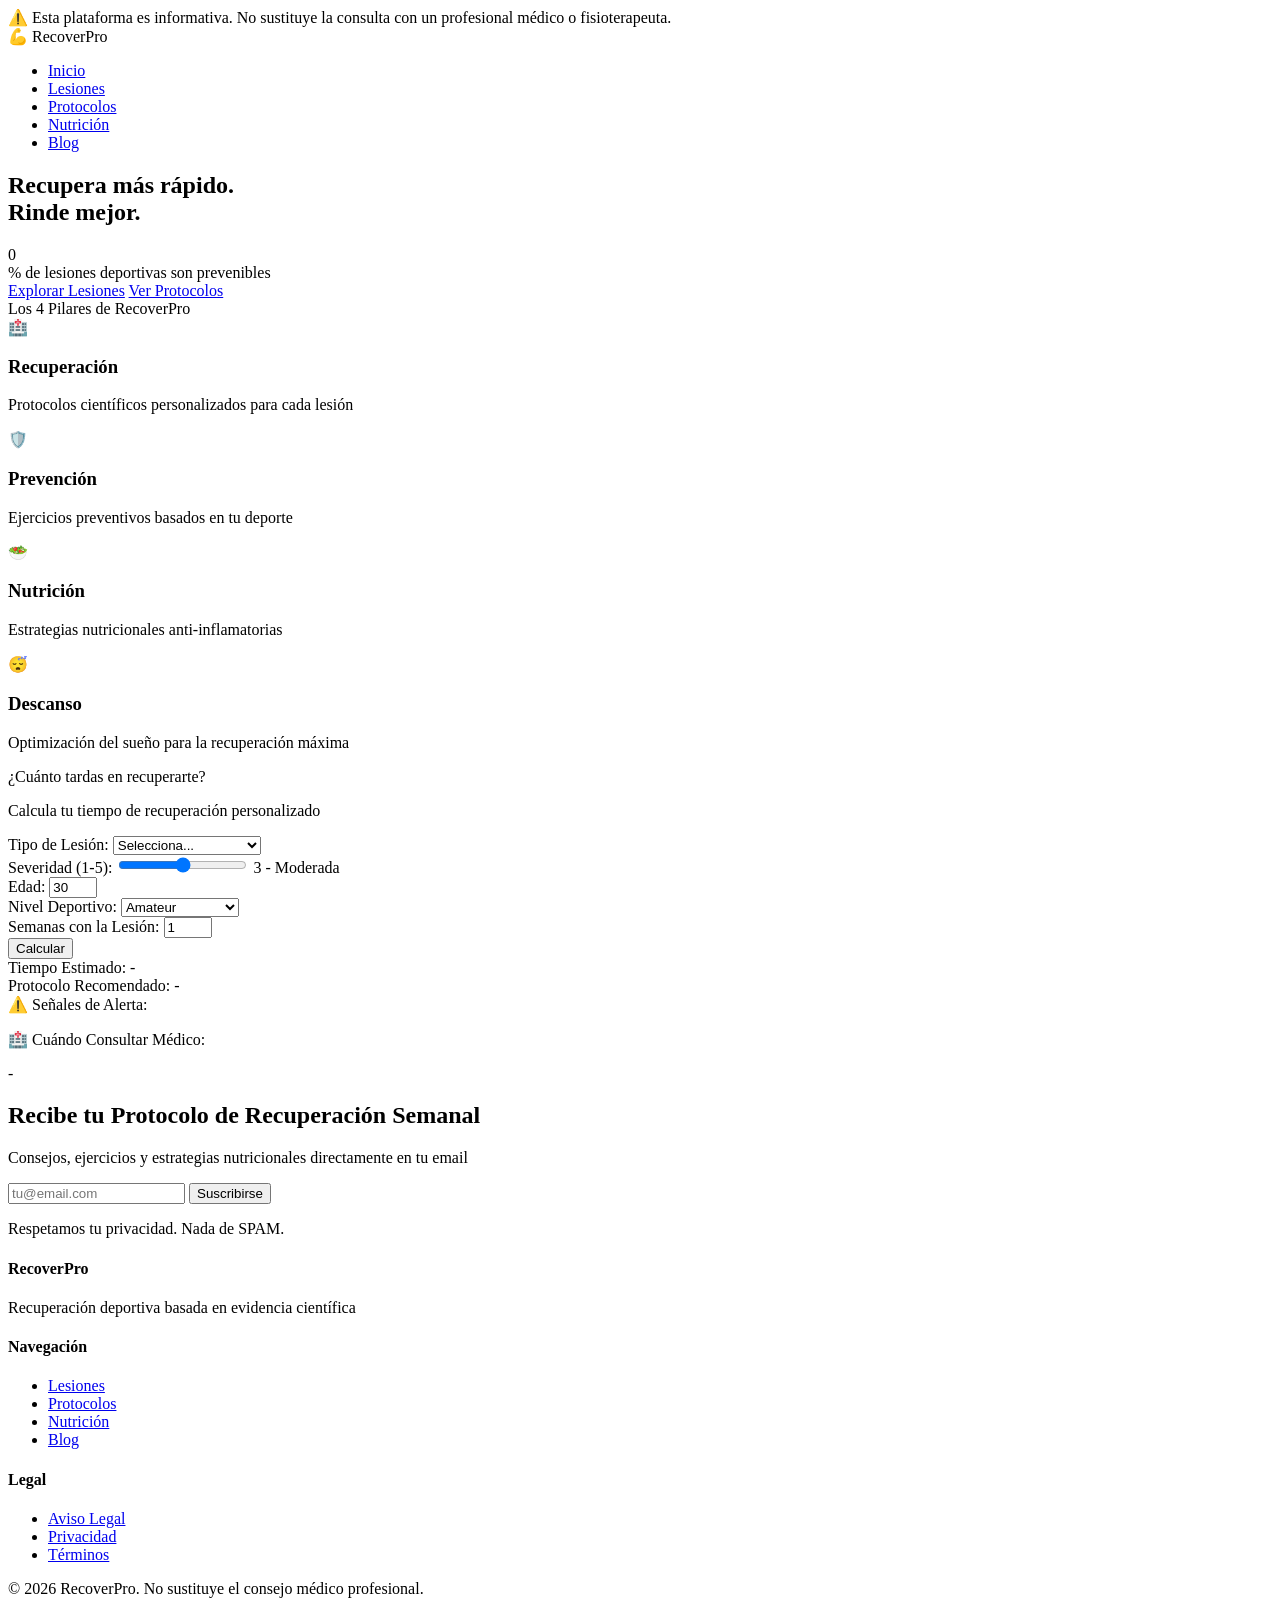
==== index.html @ be3bdc6e "feat: Create complete RecoverPro website with all pages and functionality" ====
<!DOCTYPE html>
<html lang="es">
<head>
    <meta charset="UTF-8">
    <meta name="viewport" content="width=device-width, initial-scale=1.0">
    <title>RecoverPro - Recuperación Deportiva Premium</title>
    <meta name="description" content="Plataforma de recuperación deportiva, prevención de lesiones y bienestar activo para deportistas españoles.">
    <link href="https://fonts.googleapis.com/css2?family=Plus+Jakarta+Sans:wght@800&family=Nunito:wght@400;600&family=Bebas+Neue&display=swap" rel="stylesheet">
    <link rel="stylesheet" href="styles.css">
</head>
<body>
    <div class="legal-banner">
        ⚠️ Esta plataforma es informativa. No sustituye la consulta con un profesional médico o fisioterapeuta.
    </div>

    <nav class="navbar">
        <div class="nav-container">
            <div class="logo">
                <span class="logo-icon">💪</span>
                <span class="logo-text">RecoverPro</span>
            </div>
            <ul class="nav-links">
                <li><a href="index.html" class="active">Inicio</a></li>
                <li><a href="lesiones.html">Lesiones</a></li>
                <li><a href="protocolos.html">Protocolos</a></li>
                <li><a href="nutricion.html">Nutrición</a></li>
                <li><a href="blog.html">Blog</a></li>
            </ul>
        </div>
    </nav>

    <section class="hero">
        <div class="hero-gradient"></div>
        <div class="hero-content">
            <h1 class="hero-title">Recupera más rápido.<br>Rinde mejor.</h1>
            <div class="hero-stat">
                <div class="stat-number" data-target="67">0</div>
                <div class="stat-text">% de lesiones deportivas son prevenibles</div>
            </div>
            <div class="hero-ctas">
                <a href="lesiones.html" class="btn btn-primary">Explorar Lesiones</a>
                <a href="protocolos.html" class="btn btn-secondary">Ver Protocolos</a>
            </div>
        </div>
    </section>

    <section class="pillars">
        <div class="section-title">Los 4 Pilares de RecoverPro</div>
        <div class="pillars-grid">
            <div class="pillar-card">
                <div class="pillar-icon">🏥</div>
                <h3>Recuperación</h3>
                <p>Protocolos científicos personalizados para cada lesión</p>
            </div>
            <div class="pillar-card">
                <div class="pillar-icon">🛡️</div>
                <h3>Prevención</h3>
                <p>Ejercicios preventivos basados en tu deporte</p>
            </div>
            <div class="pillar-card">
                <div class="pillar-icon">🥗</div>
                <h3>Nutrición</h3>
                <p>Estrategias nutricionales anti-inflamatorias</p>
            </div>
            <div class="pillar-card">
                <div class="pillar-icon">😴</div>
                <h3>Descanso</h3>
                <p>Optimización del sueño para la recuperación máxima</p>
            </div>
        </div>
    </section>

    <section class="calculator">
        <div class="section-title">¿Cuánto tardas en recuperarte?</div>
        <p class="section-subtitle">Calcula tu tiempo de recuperación personalizado</p>
        <div class="calculator-container">
            <div class="calc-inputs">
                <div class="calc-group">
                    <label for="injury-type">Tipo de Lesión:</label>
                    <select id="injury-type">
                        <option value="">Selecciona...</option>
                        <option value="agujetas">Agujetas</option>
                        <option value="esguince-tobillo">Esguince de Tobillo</option>
                        <option value="rodilla-corredor">Rodilla del Corredor</option>
                        <option value="contractura-lumbar">Contractura Lumbar</option>
                        <option value="tendinitis-hombro">Tendinitis de Hombro</option>
                        <option value="fascitis-plantar">Fascitis Plantar</option>
                    </select>
                </div>
                <div class="calc-group">
                    <label for="severity">Severidad (1-5):</label>
                    <input type="range" id="severity" min="1" max="5" value="3">
                    <span id="severity-label">3 - Moderada</span>
                </div>
                <div class="calc-group">
                    <label for="age">Edad:</label>
                    <input type="number" id="age" min="16" max="80" value="30">
                </div>
                <div class="calc-group">
                    <label for="level">Nivel Deportivo:</label>
                    <select id="level">
                        <option value="amateur">Amateur</option>
                        <option value="semipro">Semiprofesional</option>
                        <option value="pro">Profesional</option>
                    </select>
                </div>
                <div class="calc-group">
                    <label for="weeks">Semanas con la Lesión:</label>
                    <input type="number" id="weeks" min="0" max="52" value="1">
                </div>
                <button class="btn btn-primary" onclick="calculateRecovery()">Calcular</button>
            </div>
            <div id="calc-result" class="calc-result hidden">
                <div class="result-card">
                    <div class="result-time">
                        <span class="result-label">Tiempo Estimado:</span>
                        <span id="result-weeks" class="result-value">-</span>
                    </div>
                    <div class="result-protocol">
                        <span class="result-label">Protocolo Recomendado:</span>
                        <span id="result-protocol" class="result-value">-</span>
                    </div>
                    <div class="result-alerts">
                        <span class="result-label">⚠️ Señales de Alerta:</span>
                        <ul id="result-alerts-list"></ul>
                    </div>
                    <div class="result-doctor">
                        <span class="result-label">🏥 Cuándo Consultar Médico:</span>
                        <p id="result-doctor-text">-</p>
                    </div>
                </div>
            </div>
        </div>
    </section>

    <section class="newsletter">
        <div class="newsletter-content">
            <h2>Recibe tu Protocolo de Recuperación Semanal</h2>
            <p>Consejos, ejercicios y estrategias nutricionales directamente en tu email</p>
            <form class="newsletter-form" onsubmit="subscribeNewsletter(event)">
                <input type="email" placeholder="tu@email.com" required>
                <button type="submit" class="btn btn-primary">Suscribirse</button>
            </form>
            <p class="newsletter-privacy">Respetamos tu privacidad. Nada de SPAM.</p>
        </div>
    </section>

    <footer class="footer">
        <div class="footer-content">
            <div class="footer-section">
                <h4>RecoverPro</h4>
                <p>Recuperación deportiva basada en evidencia científica</p>
            </div>
            <div class="footer-section">
                <h4>Navegación</h4>
                <ul>
                    <li><a href="lesiones.html">Lesiones</a></li>
                    <li><a href="protocolos.html">Protocolos</a></li>
                    <li><a href="nutricion.html">Nutrición</a></li>
                    <li><a href="blog.html">Blog</a></li>
                </ul>
            </div>
            <div class="footer-section">
                <h4>Legal</h4>
                <ul>
                    <li><a href="#aviso">Aviso Legal</a></li>
                    <li><a href="#privacidad">Privacidad</a></li>
                    <li><a href="#terminos">Términos</a></li>
                </ul>
            </div>
        </div>
        <div class="footer-bottom">
            <p>&copy; 2026 RecoverPro. No sustituye el consejo médico profesional.</p>
        </div>
    </footer>

    <script src="app.js"></script>
</body>
</html>
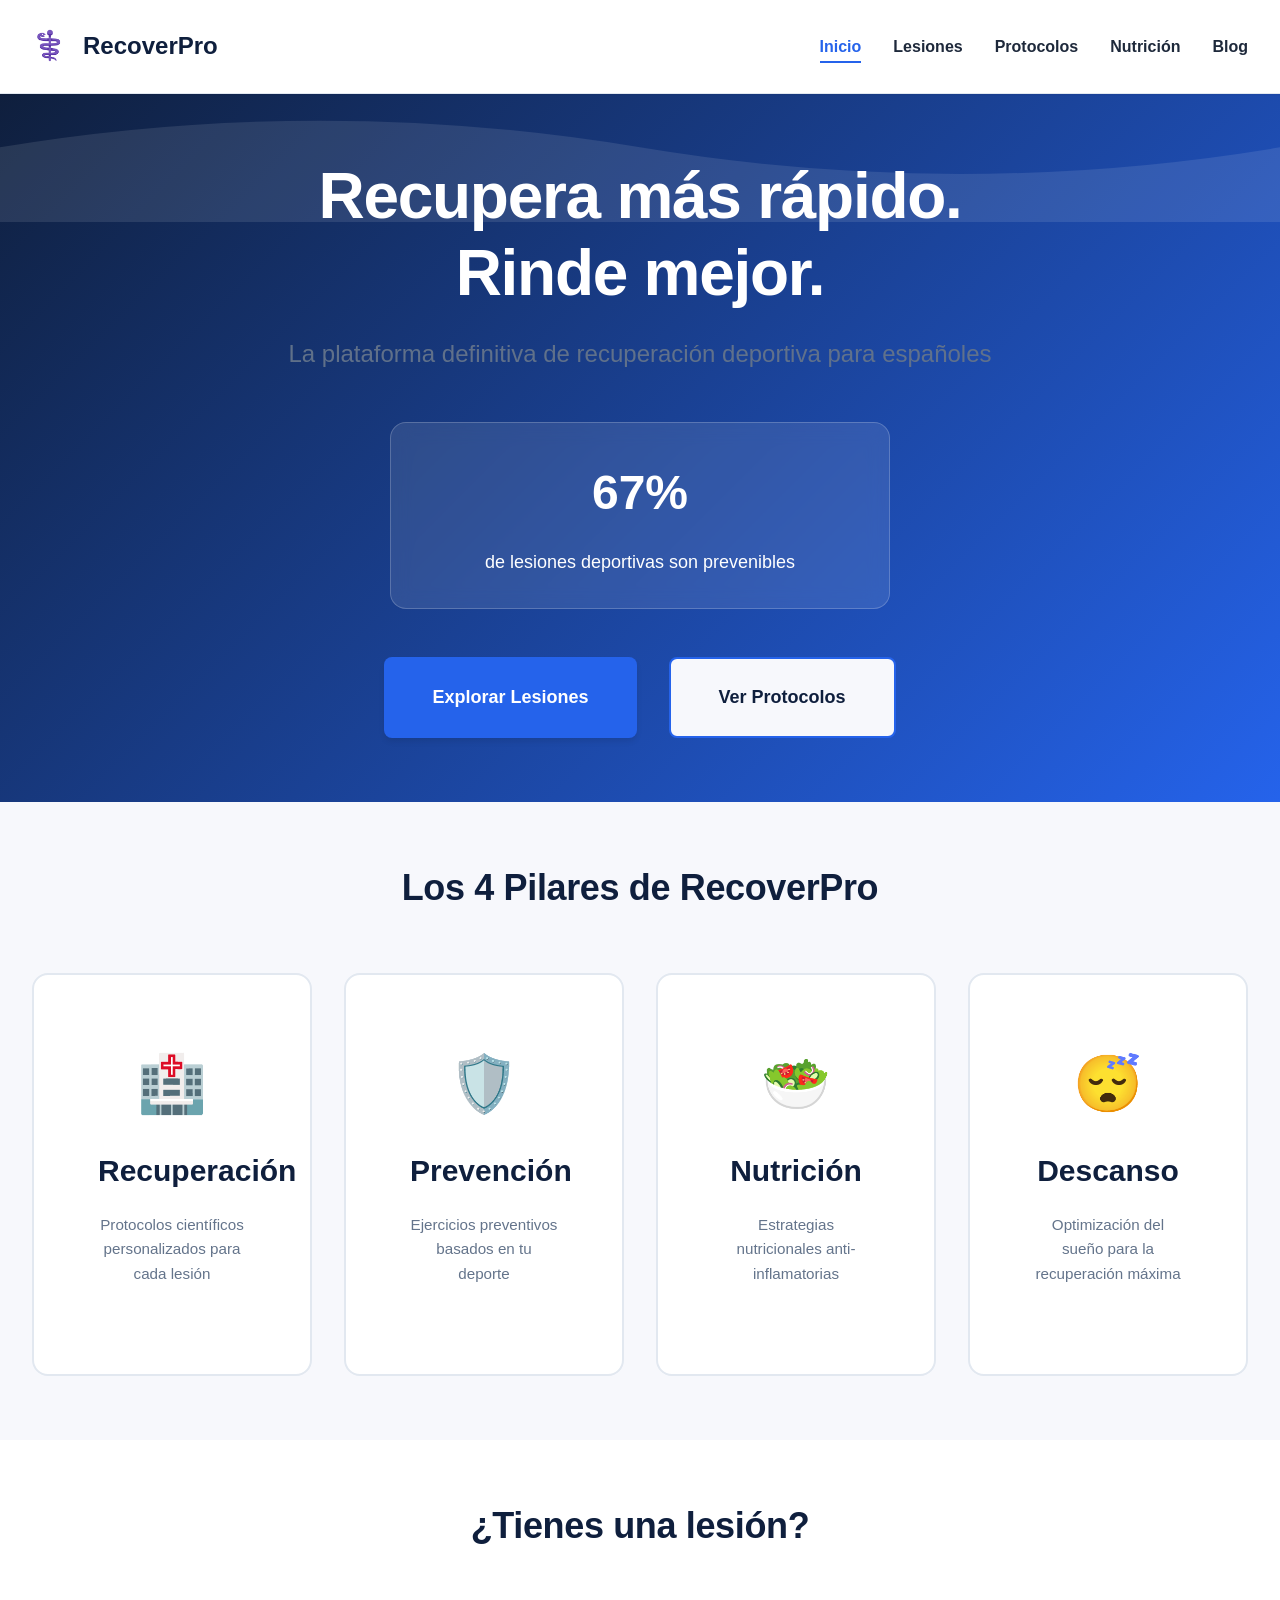
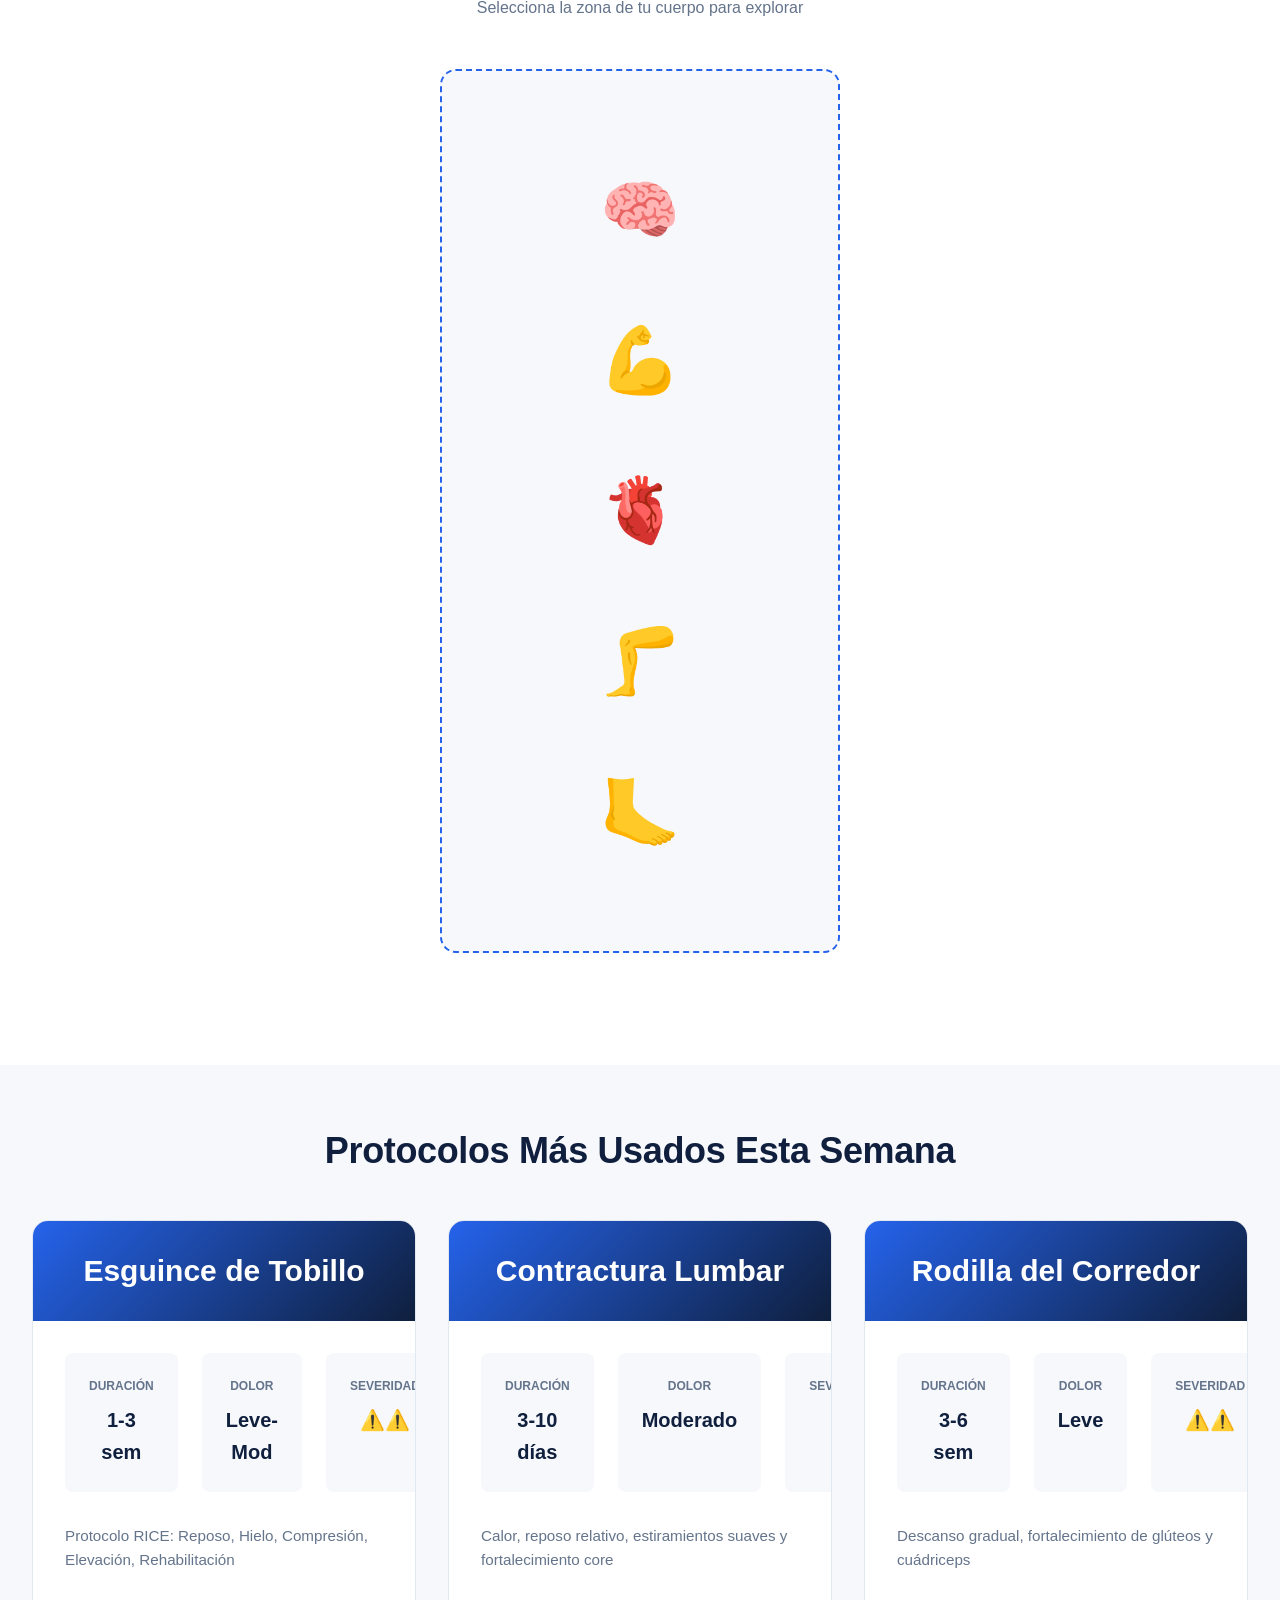
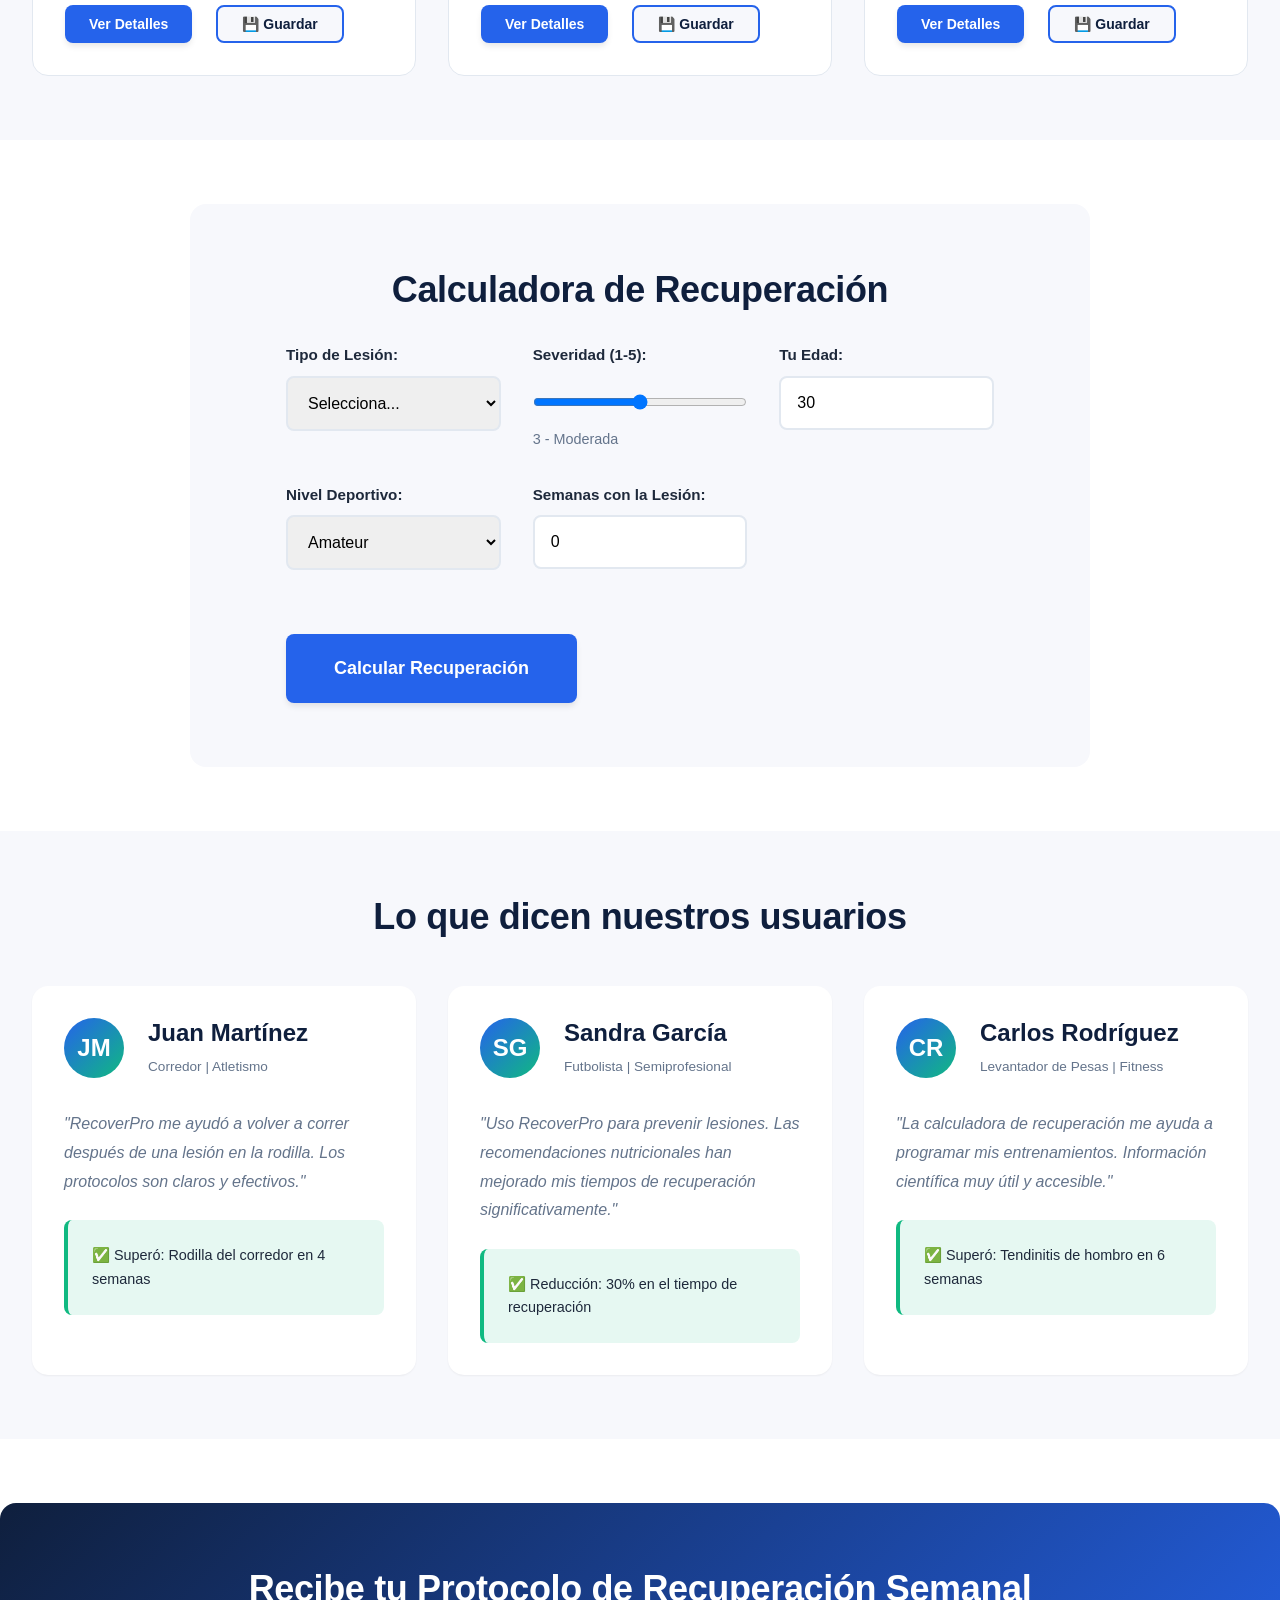
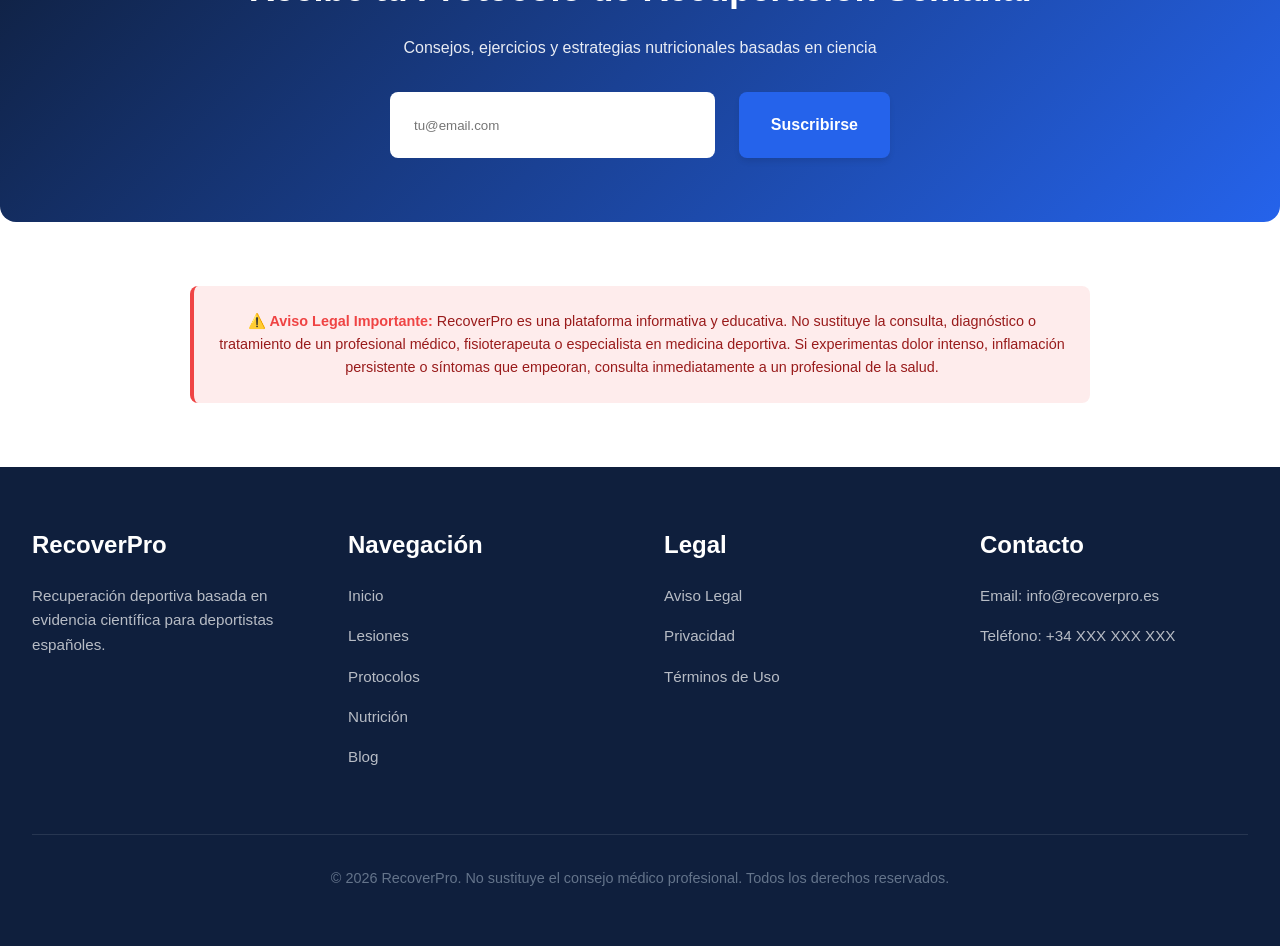
==== commit 33777d8c: "Full integration: CSS, JS, and updated HTML files with complete styling and functionality" ====
--- a/index.html
+++ b/index.html
@@ -6,174 +6,305 @@
     <title>RecoverPro - Recuperación Deportiva Premium</title>
     <meta name="description" content="Plataforma de recuperación deportiva, prevención de lesiones y bienestar activo para deportistas españoles.">
     <link href="https://fonts.googleapis.com/css2?family=Plus+Jakarta+Sans:wght@800&family=Nunito:wght@400;600&family=Bebas+Neue&display=swap" rel="stylesheet">
-    <link rel="stylesheet" href="styles.css">
+    <link rel="stylesheet" href="css/styles.css">
 </head>
 <body>
-    <div class="legal-banner">
-        ⚠️ Esta plataforma es informativa. No sustituye la consulta con un profesional médico o fisioterapeuta.
-    </div>
-
-    <nav class="navbar">
-        <div class="nav-container">
-            <div class="logo">
-                <span class="logo-icon">💪</span>
-                <span class="logo-text">RecoverPro</span>
-            </div>
-            <ul class="nav-links">
-                <li><a href="index.html" class="active">Inicio</a></li>
-                <li><a href="lesiones.html">Lesiones</a></li>
-                <li><a href="protocolos.html">Protocolos</a></li>
-                <li><a href="nutricion.html">Nutrición</a></li>
-                <li><a href="blog.html">Blog</a></li>
-            </ul>
-        </div>
-    </nav>
-
-    <section class="hero">
-        <div class="hero-gradient"></div>
-        <div class="hero-content">
-            <h1 class="hero-title">Recupera más rápido.<br>Rinde mejor.</h1>
-            <div class="hero-stat">
-                <div class="stat-number" data-target="67">0</div>
-                <div class="stat-text">% de lesiones deportivas son prevenibles</div>
-            </div>
-            <div class="hero-ctas">
-                <a href="lesiones.html" class="btn btn-primary">Explorar Lesiones</a>
-                <a href="protocolos.html" class="btn btn-secondary">Ver Protocolos</a>
-            </div>
-        </div>
-    </section>
-
-    <section class="pillars">
-        <div class="section-title">Los 4 Pilares de RecoverPro</div>
-        <div class="pillars-grid">
-            <div class="pillar-card">
-                <div class="pillar-icon">🏥</div>
-                <h3>Recuperación</h3>
-                <p>Protocolos científicos personalizados para cada lesión</p>
-            </div>
-            <div class="pillar-card">
-                <div class="pillar-icon">🛡️</div>
-                <h3>Prevención</h3>
-                <p>Ejercicios preventivos basados en tu deporte</p>
-            </div>
-            <div class="pillar-card">
-                <div class="pillar-icon">🥗</div>
-                <h3>Nutrición</h3>
-                <p>Estrategias nutricionales anti-inflamatorias</p>
-            </div>
-            <div class="pillar-card">
-                <div class="pillar-icon">😴</div>
-                <h3>Descanso</h3>
-                <p>Optimización del sueño para la recuperación máxima</p>
-            </div>
-        </div>
-    </section>
-
-    <section class="calculator">
-        <div class="section-title">¿Cuánto tardas en recuperarte?</div>
-        <p class="section-subtitle">Calcula tu tiempo de recuperación personalizado</p>
-        <div class="calculator-container">
-            <div class="calc-inputs">
-                <div class="calc-group">
-                    <label for="injury-type">Tipo de Lesión:</label>
-                    <select id="injury-type">
-                        <option value="">Selecciona...</option>
-                        <option value="agujetas">Agujetas</option>
-                        <option value="esguince-tobillo">Esguince de Tobillo</option>
-                        <option value="rodilla-corredor">Rodilla del Corredor</option>
-                        <option value="contractura-lumbar">Contractura Lumbar</option>
-                        <option value="tendinitis-hombro">Tendinitis de Hombro</option>
-                        <option value="fascitis-plantar">Fascitis Plantar</option>
-                    </select>
-                </div>
-                <div class="calc-group">
-                    <label for="severity">Severidad (1-5):</label>
-                    <input type="range" id="severity" min="1" max="5" value="3">
-                    <span id="severity-label">3 - Moderada</span>
-                </div>
-                <div class="calc-group">
-                    <label for="age">Edad:</label>
-                    <input type="number" id="age" min="16" max="80" value="30">
-                </div>
-                <div class="calc-group">
-                    <label for="level">Nivel Deportivo:</label>
-                    <select id="level">
-                        <option value="amateur">Amateur</option>
-                        <option value="semipro">Semiprofesional</option>
-                        <option value="pro">Profesional</option>
-                    </select>
-                </div>
-                <div class="calc-group">
-                    <label for="weeks">Semanas con la Lesión:</label>
-                    <input type="number" id="weeks" min="0" max="52" value="1">
-                </div>
-                <button class="btn btn-primary" onclick="calculateRecovery()">Calcular</button>
-            </div>
-            <div id="calc-result" class="calc-result hidden">
-                <div class="result-card">
-                    <div class="result-time">
-                        <span class="result-label">Tiempo Estimado:</span>
-                        <span id="result-weeks" class="result-value">-</span>
-                    </div>
-                    <div class="result-protocol">
-                        <span class="result-label">Protocolo Recomendado:</span>
-                        <span id="result-protocol" class="result-value">-</span>
-                    </div>
-                    <div class="result-alerts">
-                        <span class="result-label">⚠️ Señales de Alerta:</span>
-                        <ul id="result-alerts-list"></ul>
-                    </div>
-                    <div class="result-doctor">
-                        <span class="result-label">🏥 Cuándo Consultar Médico:</span>
-                        <p id="result-doctor-text">-</p>
-                    </div>
-                </div>
-            </div>
-        </div>
-    </section>
-
-    <section class="newsletter">
-        <div class="newsletter-content">
-            <h2>Recibe tu Protocolo de Recuperación Semanal</h2>
-            <p>Consejos, ejercicios y estrategias nutricionales directamente en tu email</p>
-            <form class="newsletter-form" onsubmit="subscribeNewsletter(event)">
-                <input type="email" placeholder="tu@email.com" required>
-                <button type="submit" class="btn btn-primary">Suscribirse</button>
-            </form>
-            <p class="newsletter-privacy">Respetamos tu privacidad. Nada de SPAM.</p>
-        </div>
-    </section>
-
-    <footer class="footer">
-        <div class="footer-content">
-            <div class="footer-section">
-                <h4>RecoverPro</h4>
-                <p>Recuperación deportiva basada en evidencia científica</p>
-            </div>
-            <div class="footer-section">
-                <h4>Navegación</h4>
-                <ul>
+    <header>
+        <div class="container">
+            <nav>
+                <div class="logo">RecoverPro</div>
+                <ul class="nav-links">
+                    <li><a href="index.html">Inicio</a></li>
                     <li><a href="lesiones.html">Lesiones</a></li>
                     <li><a href="protocolos.html">Protocolos</a></li>
                     <li><a href="nutricion.html">Nutrición</a></li>
                     <li><a href="blog.html">Blog</a></li>
                 </ul>
-            </div>
-            <div class="footer-section">
-                <h4>Legal</h4>
-                <ul>
-                    <li><a href="#aviso">Aviso Legal</a></li>
-                    <li><a href="#privacidad">Privacidad</a></li>
-                    <li><a href="#terminos">Términos</a></li>
-                </ul>
-            </div>
-        </div>
-        <div class="footer-bottom">
-            <p>&copy; 2026 RecoverPro. No sustituye el consejo médico profesional.</p>
+            </nav>
+        </div>
+    </header>
+
+    <section class="hero">
+        <div class="container hero-content">
+            <h1>Recupera más rápido.<br>Rinde mejor.</h1>
+            <p class="hero-subtitle">La plataforma definitiva de recuperación deportiva para españoles</p>
+            <div class="hero-stat">
+                <div class="hero-stat-number">67%</div>
+                <div class="hero-stat-text">de lesiones deportivas son prevenibles</div>
+            </div>
+            <div style="margin-top: var(--spacing-xl); display: flex; gap: var(--spacing-lg); justify-content: center; flex-wrap: wrap;">
+                <a href="lesiones.html" class="btn btn-primary btn-lg">Explorar Lesiones</a>
+                <a href="protocolos.html" class="btn btn-secondary btn-lg">Ver Protocolos</a>
+            </div>
+        </div>
+    </section>
+
+    <section class="pillars">
+        <div class="container">
+            <h2 style="text-align: center; color: var(--dark-blue); margin-bottom: var(--spacing-xl);">Los 4 Pilares de RecoverPro</h2>
+            <div class="pillars-grid">
+                <div class="pillar-card pillar-recovery">
+                    <div class="pillar-icon">🏥</div>
+                    <h3>Recuperación</h3>
+                    <p>Protocolos científicos personalizados para cada lesión</p>
+                </div>
+                <div class="pillar-card">
+                    <div class="pillar-icon">🛡️</div>
+                    <h3>Prevención</h3>
+                    <p>Ejercicios preventivos basados en tu deporte</p>
+                </div>
+                <div class="pillar-card">
+                    <div class="pillar-icon">🥗</div>
+                    <h3>Nutrición</h3>
+                    <p>Estrategias nutricionales anti-inflamatorias</p>
+                </div>
+                <div class="pillar-card">
+                    <div class="pillar-icon">😴</div>
+                    <h3>Descanso</h3>
+                    <p>Optimización del sueño para la recuperación máxima</p>
+                </div>
+            </div>
+        </div>
+    </section>
+
+    <section class="injury-selector" style="padding: var(--spacing-2xl) 0;">
+        <div class="container">
+            <h2 style="text-align: center; color: var(--dark-blue);">¿Tienes una lesión?</h2>
+            <p style="text-align: center; color: var(--text-secondary); margin-bottom: var(--spacing-xl);">Selecciona la zona de tu cuerpo para explorar</p>
+            <div class="body-svg-container" style="text-align: center;">
+                <p style="font-size: 4rem; margin: var(--spacing-lg);">
+                    <span data-part="head" class="body-part" style="cursor: pointer; display: inline-block; margin: var(--spacing-md);">🧠</span>
+                    <span data-part="shoulder" class="body-part" style="cursor: pointer; display: inline-block; margin: var(--spacing-md);">💪</span>
+                    <span data-part="back" class="body-part" style="cursor: pointer; display: inline-block; margin: var(--spacing-md);">🫀</span>
+                    <span data-part="knee" class="body-part" style="cursor: pointer; display: inline-block; margin: var(--spacing-md);">🦵</span>
+                    <span data-part="ankle" class="body-part" style="cursor: pointer; display: inline-block; margin: var(--spacing-md);">🦶</span>
+                </p>
+            </div>
+            <div class="injury-list" style="display: none; margin-top: var(--spacing-xl);"></div>
+        </div>
+    </section>
+
+    <section class="protocols-section" style="padding: var(--spacing-2xl) 0; background-color: var(--bg-surface);">
+        <div class="container">
+            <h2 style="text-align: center; color: var(--dark-blue); margin-bottom: var(--spacing-xl);">Protocolos Más Usados Esta Semana</h2>
+            <div class="protocols-grid">
+                <div class="protocol-card">
+                    <div class="protocol-header">
+                        <h3>Esguince de Tobillo</h3>
+                    </div>
+                    <div class="protocol-body">
+                        <div class="protocol-meta">
+                            <div class="protocol-meta-item">
+                                <div class="protocol-meta-label">Duración</div>
+                                <div class="protocol-meta-value">1-3 sem</div>
+                            </div>
+                            <div class="protocol-meta-item">
+                                <div class="protocol-meta-label">Dolor</div>
+                                <div class="protocol-meta-value">Leve-Mod</div>
+                            </div>
+                            <div class="protocol-meta-item">
+                                <div class="protocol-meta-label">Severidad</div>
+                                <div class="protocol-meta-value">⚠️⚠️</div>
+                            </div>
+                        </div>
+                        <p class="protocol-description">Protocolo RICE: Reposo, Hielo, Compresión, Elevación, Rehabilitación</p>
+                        <div class="protocol-cta">
+                            <a href="protocolos.html#esguince-tobillo" class="btn btn-primary btn-sm">Ver Detalles</a>
+                            <button onclick="saveProtocol.save('Esguince de Tobillo')" class="btn btn-secondary btn-sm">💾 Guardar</button>
+                        </div>
+                    </div>
+                </div>
+
+                <div class="protocol-card">
+                    <div class="protocol-header">
+                        <h3>Contractura Lumbar</h3>
+                    </div>
+                    <div class="protocol-body">
+                        <div class="protocol-meta">
+                            <div class="protocol-meta-item">
+                                <div class="protocol-meta-label">Duración</div>
+                                <div class="protocol-meta-value">3-10 días</div>
+                            </div>
+                            <div class="protocol-meta-item">
+                                <div class="protocol-meta-label">Dolor</div>
+                                <div class="protocol-meta-value">Moderado</div>
+                            </div>
+                            <div class="protocol-meta-item">
+                                <div class="protocol-meta-label">Severidad</div>
+                                <div class="protocol-meta-value">⚠️</div>
+                            </div>
+                        </div>
+                        <p class="protocol-description">Calor, reposo relativo, estiramientos suaves y fortalecimiento core</p>
+                        <div class="protocol-cta">
+                            <a href="protocolos.html#contractura-lumbar" class="btn btn-primary btn-sm">Ver Detalles</a>
+                            <button onclick="saveProtocol.save('Contractura Lumbar')" class="btn btn-secondary btn-sm">💾 Guardar</button>
+                        </div>
+                    </div>
+                </div>
+
+                <div class="protocol-card">
+                    <div class="protocol-header">
+                        <h3>Rodilla del Corredor</h3>
+                    </div>
+                    <div class="protocol-body">
+                        <div class="protocol-meta">
+                            <div class="protocol-meta-item">
+                                <div class="protocol-meta-label">Duración</div>
+                                <div class="protocol-meta-value">3-6 sem</div>
+                            </div>
+                            <div class="protocol-meta-item">
+                                <div class="protocol-meta-label">Dolor</div>
+                                <div class="protocol-meta-value">Leve</div>
+                            </div>
+                            <div class="protocol-meta-item">
+                                <div class="protocol-meta-label">Severidad</div>
+                                <div class="protocol-meta-value">⚠️⚠️</div>
+                            </div>
+                        </div>
+                        <p class="protocol-description">Descanso gradual, fortalecimiento de glúteos y cuádriceps</p>
+                        <div class="protocol-cta">
+                            <a href="protocolos.html" class="btn btn-primary btn-sm">Ver Detalles</a>
+                            <button onclick="saveProtocol.save('Rodilla del Corredor')" class="btn btn-secondary btn-sm">💾 Guardar</button>
+                        </div>
+                    </div>
+                </div>
+            </div>
+        </div>
+    </section>
+
+    <section class="calculator" style="margin: var(--spacing-2xl) auto; max-width: 900px;">
+        <div class="container">
+            <h2 style="color: var(--dark-blue); text-align: center; margin-bottom: var(--spacing-lg);">Calculadora de Recuperación</h2>
+            <form class="calculator-form">
+                <div class="form-group">
+                    <label for="injury-type">Tipo de Lesión:</label>
+                    <select id="injury-type" name="injury-type">
+                        <option value="">Selecciona...</option>
+                        <option value="tension">Agujetas/Tensión</option>
+                        <option value="sprain">Esguince</option>
+                        <option value="tendinitis">Tendinitis</option>
+                        <option value="fracture">Fractura</option>
+                        <option value="muscular">Lesión Muscular</option>
+                    </select>
+                </div>
+                <div class="form-group">
+                    <label for="severity">Severidad (1-5):</label>
+                    <input type="range" id="severity" name="severity" min="1" max="5" value="3" style="width: 100%;">
+                    <span id="severity-display" style="font-size: 0.9rem; color: var(--text-secondary);">3 - Moderada</span>
+                </div>
+                <div class="form-group">
+                    <label for="age">Tu Edad:</label>
+                    <input type="number" id="age" name="age" min="16" max="80" value="30">
+                </div>
+                <div class="form-group">
+                    <label for="level">Nivel Deportivo:</label>
+                    <select id="level" name="level">
+                        <option value="amateur">Amateur</option>
+                        <option value="semipro">Semiprofesional</option>
+                        <option value="pro">Profesional</option>
+                    </select>
+                </div>
+                <div class="form-group">
+                    <label for="weeks">Semanas con la Lesión:</label>
+                    <input type="number" id="weeks" name="weeks" min="0" max="52" value="0">
+                </div>
+            </form>
+            <button class="btn btn-primary btn-lg" style="margin-top: var(--spacing-lg);">Calcular Recuperación</button>
+            <div class="calculator-result"></div>
+        </div>
+    </section>
+
+    <section class="testimonials" style="padding: var(--spacing-2xl) 0;">
+        <div class="container">
+            <h2 style="text-align: center; color: var(--dark-blue); margin-bottom: var(--spacing-xl);">Lo que dicen nuestros usuarios</h2>
+            <div class="testimonials-grid">
+                <div class="testimonial-card">
+                    <div class="testimonial-header">
+                        <div class="testimonial-avatar">JM</div>
+                        <div class="testimonial-info">
+                            <h4>Juan Martínez</h4>
+                            <div class="testimonial-meta">Corredor | Atletismo</div>
+                        </div>
+                    </div>
+                    <p class="testimonial-text">"RecoverPro me ayudó a volver a correr después de una lesión en la rodilla. Los protocolos son claros y efectivos."</p>
+                    <div class="testimonial-achievement">✅ Superó: Rodilla del corredor en 4 semanas</div>
+                </div>
+
+                <div class="testimonial-card">
+                    <div class="testimonial-header">
+                        <div class="testimonial-avatar">SG</div>
+                        <div class="testimonial-info">
+                            <h4>Sandra García</h4>
+                            <div class="testimonial-meta">Futbolista | Semiprofesional</div>
+                        </div>
+                    </div>
+                    <p class="testimonial-text">"Uso RecoverPro para prevenir lesiones. Las recomendaciones nutricionales han mejorado mis tiempos de recuperación significativamente."</p>
+                    <div class="testimonial-achievement">✅ Reducción: 30% en el tiempo de recuperación</div>
+                </div>
+
+                <div class="testimonial-card">
+                    <div class="testimonial-header">
+                        <div class="testimonial-avatar">CR</div>
+                        <div class="testimonial-info">
+                            <h4>Carlos Rodríguez</h4>
+                            <div class="testimonial-meta">Levantador de Pesas | Fitness</div>
+                        </div>
+                    </div>
+                    <p class="testimonial-text">"La calculadora de recuperación me ayuda a programar mis entrenamientos. Información científica muy útil y accesible."</p>
+                    <div class="testimonial-achievement">✅ Superó: Tendinitis de hombro en 6 semanas</div>
+                </div>
+            </div>
+        </div>
+    </section>
+
+    <section class="newsletter">
+        <div class="container" style="text-align: center;">
+            <h2>Recibe tu Protocolo de Recuperación Semanal</h2>
+            <p style="color: rgba(255,255,255,0.9); margin-bottom: var(--spacing-lg);">Consejos, ejercicios y estrategias nutricionales basadas en ciencia</p>
+            <form class="newsletter-form" onsubmit="event.preventDefault(); new Newsletter().handleSubmit(event);">
+                <input type="email" placeholder="tu@email.com" required>
+                <button type="submit" class="btn btn-primary">Suscribirse</button>
+            </form>
+        </div>
+    </section>
+
+    <div class="legal-disclaimer" style="margin: var(--spacing-xl) auto; max-width: 900px; text-align: center;">
+        <strong>⚠️ Aviso Legal Importante:</strong> RecoverPro es una plataforma informativa y educativa. No sustituye la consulta, diagnóstico o tratamiento de un profesional médico, fisioterapeuta o especialista en medicina deportiva. Si experimentas dolor intenso, inflamación persistente o síntomas que empeoran, consulta inmediatamente a un profesional de la salud.
+    </div>
+
+    <footer>
+        <div class="container">
+            <div class="footer-grid">
+                <div class="footer-column">
+                    <h4>RecoverPro</h4>
+                    <p>Recuperación deportiva basada en evidencia científica para deportistas españoles.</p>
+                </div>
+                <div class="footer-column">
+                    <h4>Navegación</h4>
+                    <a href="index.html">Inicio</a>
+                    <a href="lesiones.html">Lesiones</a>
+                    <a href="protocolos.html">Protocolos</a>
+                    <a href="nutricion.html">Nutrición</a>
+                    <a href="blog.html">Blog</a>
+                </div>
+                <div class="footer-column">
+                    <h4>Legal</h4>
+                    <a href="#aviso">Aviso Legal</a>
+                    <a href="#privacidad">Privacidad</a>
+                    <a href="#terminos">Términos de Uso</a>
+                </div>
+                <div class="footer-column">
+                    <h4>Contacto</h4>
+                    <p>Email: info@recoverpro.es</p>
+                    <p>Teléfono: +34 XXX XXX XXX</p>
+                </div>
+            </div>
+            <div class="footer-bottom">
+                <p>&copy; 2026 RecoverPro. No sustituye el consejo médico profesional. Todos los derechos reservados.</p>
+            </div>
         </div>
     </footer>
 
-    <script src="app.js"></script>
+    <script src="js/main.js"></script>
 </body>
 </html>
--- a/css/styles.css
+++ b/css/styles.css
@@ -0,0 +1,1426 @@
+/* ============================================
+   RECOVERPRO - ESTILOS PRINCIPALES
+   ============================================ */
+
+:root {
+  /* Colores */
+  --bg-white: #FFFFFF;
+  --bg-surface: #F7F8FC;
+  --dark-blue: #0F1F3D;
+  --electric-blue: #2563EB;
+  --recovery-green: #10B981;
+  --alert-red: #EF4444;
+  --text-primary: #1E293B;
+  --text-secondary: #64748B;
+  --border-light: #E2E8F0;
+  
+  /* Typography */
+  --font-title: 'Plus Jakarta Sans', sans-serif;
+  --font-body: 'Nunito', sans-serif;
+  --font-data: 'Bebas Neue', sans-serif;
+  
+  /* Spacing */
+  --spacing-xs: 0.5rem;
+  --spacing-sm: 1rem;
+  --spacing-md: 1.5rem;
+  --spacing-lg: 2rem;
+  --spacing-xl: 3rem;
+  --spacing-2xl: 4rem;
+  
+  /* Radius */
+  --radius-sm: 0.375rem;
+  --radius-md: 0.5rem;
+  --radius-lg: 1rem;
+  --radius-full: 9999px;
+  
+  /* Shadows */
+  --shadow-sm: 0 1px 2px 0 rgba(0, 0, 0, 0.05);
+  --shadow-md: 0 4px 6px -1px rgba(0, 0, 0, 0.1);
+  --shadow-lg: 0 10px 15px -3px rgba(0, 0, 0, 0.1);
+  --shadow-xl: 0 20px 25px -5px rgba(0, 0, 0, 0.1);
+}
+
+/* ============================================
+   RESET Y ESTILOS BASE
+   ============================================ */
+
+* {
+  margin: 0;
+  padding: 0;
+  box-sizing: border-box;
+}
+
+html {
+  scroll-behavior: smooth;
+}
+
+body {
+  font-family: var(--font-body);
+  color: var(--text-primary);
+  background-color: var(--bg-white);
+  line-height: 1.6;
+}
+
+/* ============================================
+   TIPOGRAFÍA
+   ============================================ */
+
+h1, h2, h3, h4, h5, h6 {
+  font-family: var(--font-title);
+  font-weight: 800;
+  line-height: 1.2;
+}
+
+h1 {
+  font-size: 3.5rem;
+  letter-spacing: -0.02em;
+}
+
+h2 {
+  font-size: 2.25rem;
+  letter-spacing: -0.01em;
+}
+
+h3 {
+  font-size: 1.875rem;
+}
+
+h4 {
+  font-size: 1.5rem;
+}
+
+h5 {
+  font-size: 1.25rem;
+}
+
+h6 {
+  font-size: 1rem;
+}
+
+p {
+  color: var(--text-secondary);
+  margin-bottom: var(--spacing-md);
+}
+
+a {
+  color: var(--electric-blue);
+  text-decoration: none;
+  transition: all 0.3s ease;
+}
+
+a:hover {
+  color: var(--dark-blue);
+  text-decoration: underline;
+}
+
+/* ============================================
+   ANIMACIONES GLOBALES
+   ============================================ */
+
+@keyframes pulse-heartbeat {
+  0%, 100% {
+    transform: scale(1);
+    opacity: 1;
+  }
+  14% {
+    transform: scale(1.1);
+  }
+  28% {
+    transform: scale(1);
+  }
+}
+
+@keyframes fade-in-up {
+  from {
+    opacity: 0;
+    transform: translateY(20px);
+  }
+  to {
+    opacity: 1;
+    transform: translateY(0);
+  }
+}
+
+@keyframes slide-in-left {
+  from {
+    opacity: 0;
+    transform: translateX(-20px);
+  }
+  to {
+    opacity: 1;
+    transform: translateX(0);
+  }
+}
+
+@keyframes ripple-effect {
+  0% {
+    transform: scale(0);
+    opacity: 1;
+  }
+  100% {
+    transform: scale(4);
+    opacity: 0;
+  }
+}
+
+@keyframes gradient-shift {
+  0% {
+    background-position: 0% 50%;
+  }
+  50% {
+    background-position: 100% 50%;
+  }
+  100% {
+    background-position: 0% 50%;
+  }
+}
+
+@keyframes progress-animate {
+  0% {
+    width: 0%;
+  }
+  100% {
+    width: var(--progress-value, 100%);
+  }
+}
+
+@keyframes flip-card {
+  from {
+    transform: rotateY(0deg);
+  }
+  to {
+    transform: rotateY(180deg);
+  }
+}
+
+@keyframes timeline-fill {
+  from {
+    opacity: 0;
+    transform: scaleY(0);
+  }
+  to {
+    opacity: 1;
+    transform: scaleY(1);
+  }
+}
+
+/* ============================================
+   COMPONENTES REUTILIZABLES
+   ============================================ */
+
+.container {
+  max-width: 1280px;
+  margin: 0 auto;
+  padding: 0 var(--spacing-lg);
+}
+
+.btn {
+  display: inline-flex;
+  align-items: center;
+  justify-content: center;
+  padding: var(--spacing-sm) var(--spacing-lg);
+  font-size: 1rem;
+  font-weight: 600;
+  border-radius: var(--radius-md);
+  border: none;
+  cursor: pointer;
+  transition: all 0.3s ease;
+  position: relative;
+  overflow: hidden;
+  font-family: var(--font-body);
+}
+
+.btn::before {
+  content: '';
+  position: absolute;
+  top: 50%;
+  left: 50%;
+  width: 0;
+  height: 0;
+  border-radius: 50%;
+  background: rgba(255, 255, 255, 0.5);
+  transform: translate(-50%, -50%);
+  pointer-events: none;
+}
+
+.btn:active::before {
+  animation: ripple-effect 0.6s ease-out;
+}
+
+.btn-primary {
+  background-color: var(--electric-blue);
+  color: white;
+  box-shadow: var(--shadow-md);
+}
+
+.btn-primary:hover {
+  background-color: #1d4ed8;
+  box-shadow: var(--shadow-lg);
+  transform: translateY(-2px);
+}
+
+.btn-secondary {
+  background-color: var(--bg-surface);
+  color: var(--dark-blue);
+  border: 2px solid var(--electric-blue);
+}
+
+.btn-secondary:hover {
+  background-color: var(--electric-blue);
+  color: white;
+}
+
+.btn-success {
+  background-color: var(--recovery-green);
+  color: white;
+}
+
+.btn-success:hover {
+  background-color: #059669;
+}
+
+.btn-danger {
+  background-color: var(--alert-red);
+  color: white;
+}
+
+.btn-danger:hover {
+  background-color: #dc2626;
+}
+
+.btn-sm {
+  padding: var(--spacing-xs) var(--spacing-md);
+  font-size: 0.875rem;
+}
+
+.btn-lg {
+  padding: var(--spacing-md) var(--spacing-xl);
+  font-size: 1.125rem;
+}
+
+.badge {
+  display: inline-block;
+  padding: var(--spacing-xs) var(--spacing-md);
+  border-radius: var(--radius-full);
+  font-size: 0.75rem;
+  font-weight: 600;
+  text-transform: uppercase;
+  letter-spacing: 0.05em;
+}
+
+.badge-success {
+  background-color: rgba(16, 185, 129, 0.1);
+  color: var(--recovery-green);
+}
+
+.badge-warning {
+  background-color: rgba(245, 158, 11, 0.1);
+  color: #d97706;
+}
+
+.badge-danger {
+  background-color: rgba(239, 68, 68, 0.1);
+  color: var(--alert-red);
+}
+
+.badge-info {
+  background-color: rgba(37, 99, 235, 0.1);
+  color: var(--electric-blue);
+}
+
+.card {
+  background-color: var(--bg-white);
+  border: 1px solid var(--border-light);
+  border-radius: var(--radius-lg);
+  padding: var(--spacing-lg);
+  box-shadow: var(--shadow-sm);
+  transition: all 0.3s ease;
+}
+
+.card:hover {
+  box-shadow: var(--shadow-md);
+  transform: translateY(-4px);
+}
+
+.card-title {
+  margin-bottom: var(--spacing-md);
+}
+
+/* ============================================
+   HEADER / NAVEGACIÓN
+   ============================================ */
+
+header {
+  background-color: var(--bg-white);
+  border-bottom: 1px solid var(--border-light);
+  position: sticky;
+  top: 0;
+  z-index: 100;
+  box-shadow: var(--shadow-sm);
+}
+
+nav {
+  display: flex;
+  align-items: center;
+  justify-content: space-between;
+  padding: var(--spacing-md) 0;
+  font-family: var(--font-body);
+}
+
+.logo {
+  font-size: 1.5rem;
+  font-weight: 800;
+  color: var(--dark-blue);
+  font-family: var(--font-title);
+  display: flex;
+  align-items: center;
+  gap: var(--spacing-sm);
+}
+
+.logo::before {
+  content: '⚕️';
+  font-size: 1.75rem;
+}
+
+.nav-links {
+  display: flex;
+  list-style: none;
+  gap: var(--spacing-lg);
+  align-items: center;
+}
+
+.nav-links a {
+  color: var(--text-primary);
+  font-weight: 600;
+  position: relative;
+  padding-bottom: var(--spacing-xs);
+}
+
+.nav-links a::after {
+  content: '';
+  position: absolute;
+  bottom: 0;
+  left: 0;
+  width: 0;
+  height: 2px;
+  background-color: var(--electric-blue);
+  transition: width 0.3s ease;
+}
+
+.nav-links a:hover::after {
+  width: 100%;
+}
+
+.nav-links a.active {
+  color: var(--electric-blue);
+}
+
+.nav-links a.active::after {
+  width: 100%;
+}
+
+/* ============================================
+   HERO SECTION
+   ============================================ */
+
+.hero {
+  background: linear-gradient(135deg, #0F1F3D 0%, #2563EB 50%, #10B981 100%);
+  background-size: 200% 200%;
+  animation: gradient-shift 12s ease infinite;
+  color: white;
+  padding: var(--spacing-2xl) 0;
+  text-align: center;
+  position: relative;
+  overflow: hidden;
+  min-height: 600px;
+  display: flex;
+  align-items: center;
+  justify-content: center;
+}
+
+.hero::before {
+  content: '';
+  position: absolute;
+  top: 0;
+  left: 0;
+  right: 0;
+  bottom: 0;
+  background: url('data:image/svg+xml,<svg xmlns="http://www.w3.org/2000/svg" viewBox="0 0 1200 120"><path d="M0,50 Q300,0 600,50 T1200,50 L1200,120 L0,120" fill="rgba(255,255,255,0.1)"/></svg>');
+  background-repeat: repeat-x;
+  animation: drift 15s linear infinite;
+  pointer-events: none;
+}
+
+@keyframes drift {
+  0% { transform: translateX(0); }
+  100% { transform: translateX(1200px); }
+}
+
+.hero-content {
+  position: relative;
+  z-index: 2;
+  animation: fade-in-up 0.8s ease;
+}
+
+.hero h1 {
+  font-size: 4rem;
+  margin-bottom: var(--spacing-md);
+  font-weight: 800;
+}
+
+.hero-subtitle {
+  font-size: 1.5rem;
+  margin-bottom: var(--spacing-xl);
+  opacity: 0.95;
+  font-weight: 300;
+}
+
+.hero-stat {
+  background-color: rgba(255, 255, 255, 0.1);
+  backdrop-filter: blur(10px);
+  padding: var(--spacing-lg) var(--spacing-2xl);
+  border-radius: var(--radius-lg);
+  margin: var(--spacing-lg) auto;
+  max-width: 500px;
+  border: 1px solid rgba(255, 255, 255, 0.2);
+}
+
+.hero-stat-number {
+  font-size: 3rem;
+  font-family: var(--font-data);
+  font-weight: 800;
+  animation: fade-in-up 1s ease 0.3s both;
+}
+
+.hero-stat-text {
+  font-size: 1.125rem;
+  margin-top: var(--spacing-sm);
+  animation: fade-in-up 1s ease 0.5s both;
+}
+
+/* ============================================
+   PILARES SECTION
+   ============================================ */
+
+.pillars {
+  padding: var(--spacing-2xl) 0;
+  background-color: var(--bg-surface);
+}
+
+.pillars-grid {
+  display: grid;
+  grid-template-columns: repeat(auto-fit, minmax(250px, 1fr));
+  gap: var(--spacing-lg);
+  margin-top: var(--spacing-2xl);
+}
+
+.pillar-card {
+  background-color: var(--bg-white);
+  padding: var(--spacing-2xl);
+  border-radius: var(--radius-lg);
+  text-align: center;
+  border: 2px solid var(--border-light);
+  transition: all 0.3s ease;
+}
+
+.pillar-card:hover {
+  border-color: var(--electric-blue);
+  box-shadow: var(--shadow-lg);
+  transform: translateY(-8px);
+}
+
+.pillar-icon {
+  font-size: 3.5rem;
+  margin-bottom: var(--spacing-md);
+}
+
+.pillar-card.pillar-recovery .pillar-icon {
+  animation: pulse-heartbeat 1.5s ease-in-out infinite;
+}
+
+.pillar-card h3 {
+  color: var(--dark-blue);
+  margin-bottom: var(--spacing-md);
+}
+
+.pillar-card p {
+  font-size: 0.95rem;
+  color: var(--text-secondary);
+}
+
+/* ============================================
+   INJURY SELECTOR (SVG Body)
+   ============================================ */
+
+.injury-selector {
+  padding: var(--spacing-2xl) 0;
+  text-align: center;
+}
+
+.injury-selector h2 {
+  margin-bottom: var(--spacing-xl);
+  color: var(--dark-blue);
+}
+
+.body-svg-container {
+  max-width: 400px;
+  margin: var(--spacing-xl) auto;
+  background-color: var(--bg-surface);
+  padding: var(--spacing-lg);
+  border-radius: var(--radius-lg);
+  border: 2px dashed var(--electric-blue);
+}
+
+.body-svg-container svg {
+  width: 100%;
+  height: auto;
+}
+
+.body-part {
+  cursor: pointer;
+  transition: all 0.3s ease;
+}
+
+.body-part:hover {
+  opacity: 0.8;
+  filter: brightness(1.1);
+}
+
+.injury-list {
+  margin-top: var(--spacing-xl);
+  text-align: left;
+}
+
+.injury-list h3 {
+  color: var(--dark-blue);
+  margin-bottom: var(--spacing-lg);
+}
+
+.injury-item {
+  padding: var(--spacing-md);
+  background-color: var(--bg-surface);
+  border-left: 4px solid var(--electric-blue);
+  margin-bottom: var(--spacing-md);
+  border-radius: var(--radius-md);
+  cursor: pointer;
+  transition: all 0.3s ease;
+}
+
+.injury-item:hover {
+  background-color: white;
+  box-shadow: var(--shadow-md);
+  transform: translateX(8px);
+}
+
+.injury-severity {
+  display: inline-flex;
+  gap: var(--spacing-xs);
+  margin-top: var(--spacing-xs);
+}
+
+.severity-dot {
+  width: 12px;
+  height: 12px;
+  border-radius: 50%;
+}
+
+.severity-dot.mild {
+  background-color: #3b82f6;
+}
+
+.severity-dot.moderate {
+  background-color: #f59e0b;
+}
+
+.severity-dot.severe {
+  background-color: #ef4444;
+}
+
+/* ============================================
+   PROTOCOLO CARDS
+   ============================================ */
+
+.protocols-section {
+  padding: var(--spacing-2xl) 0;
+}
+
+.protocols-grid {
+  display: grid;
+  grid-template-columns: repeat(auto-fit, minmax(300px, 1fr));
+  gap: var(--spacing-lg);
+  margin-top: var(--spacing-xl);
+}
+
+.protocol-card {
+  background-color: var(--bg-white);
+  border: 1px solid var(--border-light);
+  border-radius: var(--radius-lg);
+  overflow: hidden;
+  transition: all 0.3s ease;
+  perspective: 1000px;
+}
+
+.protocol-card:hover {
+  box-shadow: var(--shadow-lg);
+  transform: translateY(-8px);
+}
+
+.protocol-header {
+  background: linear-gradient(135deg, var(--electric-blue), var(--dark-blue));
+  color: white;
+  padding: var(--spacing-lg);
+  text-align: center;
+}
+
+.protocol-header h3 {
+  margin: 0;
+  color: white;
+}
+
+.protocol-body {
+  padding: var(--spacing-lg);
+}
+
+.protocol-meta {
+  display: grid;
+  grid-template-columns: repeat(3, 1fr);
+  gap: var(--spacing-md);
+  margin-bottom: var(--spacing-lg);
+}
+
+.protocol-meta-item {
+  text-align: center;
+  padding: var(--spacing-md);
+  background-color: var(--bg-surface);
+  border-radius: var(--radius-md);
+}
+
+.protocol-meta-label {
+  font-size: 0.75rem;
+  text-transform: uppercase;
+  color: var(--text-secondary);
+  font-weight: 600;
+  margin-bottom: var(--spacing-xs);
+}
+
+.protocol-meta-value {
+  font-size: 1.25rem;
+  font-weight: 800;
+  color: var(--dark-blue);
+  font-family: var(--font-data);
+}
+
+.protocol-description {
+  font-size: 0.95rem;
+  color: var(--text-secondary);
+  margin-bottom: var(--spacing-lg);
+}
+
+.protocol-cta {
+  display: flex;
+  gap: var(--spacing-md);
+}
+
+/* ============================================
+   CALCULADORA
+   ============================================ */
+
+.calculator {
+  background-color: var(--bg-surface);
+  padding: var(--spacing-2xl);
+  border-radius: var(--radius-lg);
+  margin: var(--spacing-xl) 0;
+}
+
+.calculator h3 {
+  color: var(--dark-blue);
+  margin-bottom: var(--spacing-lg);
+}
+
+.calculator-form {
+  display: grid;
+  grid-template-columns: repeat(auto-fit, minmax(200px, 1fr));
+  gap: var(--spacing-lg);
+  margin-bottom: var(--spacing-lg);
+}
+
+.form-group {
+  display: flex;
+  flex-direction: column;
+}
+
+.form-group label {
+  font-weight: 600;
+  color: var(--text-primary);
+  margin-bottom: var(--spacing-xs);
+  font-size: 0.95rem;
+}
+
+.form-group input,
+.form-group select {
+  padding: var(--spacing-sm);
+  border: 2px solid var(--border-light);
+  border-radius: var(--radius-md);
+  font-family: var(--font-body);
+  font-size: 1rem;
+  transition: all 0.3s ease;
+}
+
+.form-group input:focus,
+.form-group select:focus {
+  outline: none;
+  border-color: var(--electric-blue);
+  box-shadow: 0 0 0 3px rgba(37, 99, 235, 0.1);
+}
+
+.calculator-result {
+  background-color: white;
+  padding: var(--spacing-lg);
+  border-radius: var(--radius-md);
+  margin-top: var(--spacing-lg);
+  display: none;
+}
+
+.calculator-result.show {
+  display: block;
+  animation: fade-in-up 0.5s ease;
+}
+
+.result-item {
+  margin-bottom: var(--spacing-md);
+  padding-bottom: var(--spacing-md);
+  border-bottom: 1px solid var(--border-light);
+}
+
+.result-item:last-child {
+  border-bottom: none;
+  margin-bottom: 0;
+  padding-bottom: 0;
+}
+
+.result-label {
+  font-weight: 600;
+  color: var(--text-secondary);
+  font-size: 0.875rem;
+  text-transform: uppercase;
+}
+
+.result-value {
+  font-size: 1.5rem;
+  color: var(--dark-blue);
+  font-family: var(--font-data);
+  font-weight: 800;
+  margin-top: var(--spacing-xs);
+}
+
+/* ============================================
+   TESTIMONIOS
+   ============================================ */
+
+.testimonials {
+  padding: var(--spacing-2xl) 0;
+  background-color: var(--bg-surface);
+}
+
+.testimonials-grid {
+  display: grid;
+  grid-template-columns: repeat(auto-fit, minmax(300px, 1fr));
+  gap: var(--spacing-lg);
+  margin-top: var(--spacing-xl);
+}
+
+.testimonial-card {
+  background-color: white;
+  padding: var(--spacing-lg);
+  border-radius: var(--radius-lg);
+  box-shadow: var(--shadow-sm);
+  transition: all 0.3s ease;
+}
+
+.testimonial-card:hover {
+  box-shadow: var(--shadow-lg);
+  transform: translateY(-4px);
+}
+
+.testimonial-header {
+  display: flex;
+  align-items: center;
+  margin-bottom: var(--spacing-lg);
+  gap: var(--spacing-md);
+}
+
+.testimonial-avatar {
+  width: 60px;
+  height: 60px;
+  border-radius: 50%;
+  background: linear-gradient(135deg, var(--electric-blue), var(--recovery-green));
+  display: flex;
+  align-items: center;
+  justify-content: center;
+  color: white;
+  font-size: 1.5rem;
+  font-weight: bold;
+}
+
+.testimonial-info h4 {
+  margin: 0 0 var(--spacing-xs) 0;
+  color: var(--dark-blue);
+}
+
+.testimonial-meta {
+  font-size: 0.85rem;
+  color: var(--text-secondary);
+}
+
+.testimonial-text {
+  font-style: italic;
+  color: var(--text-secondary);
+  margin-bottom: var(--spacing-md);
+  line-height: 1.8;
+}
+
+.testimonial-achievement {
+  background-color: rgba(16, 185, 129, 0.1);
+  padding: var(--spacing-md);
+  border-radius: var(--radius-md);
+  border-left: 4px solid var(--recovery-green);
+  font-size: 0.9rem;
+}
+
+/* ============================================
+   NEWSLETTER
+   ============================================ */
+
+.newsletter {
+  background: linear-gradient(135deg, var(--dark-blue), var(--electric-blue));
+  color: white;
+  padding: var(--spacing-2xl);
+  border-radius: var(--radius-lg);
+  text-align: center;
+  margin: var(--spacing-2xl) 0;
+}
+
+.newsletter h2 {
+  color: white;
+  margin-bottom: var(--spacing-md);
+}
+
+.newsletter-form {
+  display: flex;
+  gap: var(--spacing-md);
+  max-width: 500px;
+  margin: var(--spacing-lg) auto 0;
+  flex-wrap: wrap;
+  justify-content: center;
+}
+
+.newsletter-form input {
+  flex: 1;
+  min-width: 200px;
+  padding: var(--spacing-md);
+  border: none;
+  border-radius: var(--radius-md);
+  font-family: var(--font-body);
+}
+
+.newsletter-form button {
+  padding: var(--spacing-md) var(--spacing-lg);
+}
+
+/* ============================================
+   TOOLTIP
+   ============================================ */
+
+.tooltip {
+  position: relative;
+  cursor: help;
+  border-bottom: 2px dotted var(--electric-blue);
+}
+
+.tooltip-text {
+  visibility: hidden;
+  background-color: var(--dark-blue);
+  color: white;
+  text-align: center;
+  padding: var(--spacing-sm) var(--spacing-md);
+  border-radius: var(--radius-md);
+  position: absolute;
+  z-index: 1;
+  bottom: 125%;
+  left: 50%;
+  transform: translateX(-50%);
+  white-space: nowrap;
+  font-size: 0.85rem;
+  opacity: 0;
+  transition: opacity 0.3s ease;
+  box-shadow: var(--shadow-md);
+}
+
+.tooltip-text::after {
+  content: '';
+  position: absolute;
+  top: 100%;
+  left: 50%;
+  transform: translateX(-50%);
+  border: 6px solid transparent;
+  border-top-color: var(--dark-blue);
+}
+
+.tooltip:hover .tooltip-text {
+  visibility: visible;
+  opacity: 1;
+}
+
+/* ============================================
+   PROGRESS BAR
+   ============================================ */
+
+.progress-bar {
+  height: 8px;
+  background-color: var(--border-light);
+  border-radius: var(--radius-full);
+  overflow: hidden;
+  margin: var(--spacing-md) 0;
+}
+
+.progress-fill {
+  height: 100%;
+  background: linear-gradient(90deg, var(--electric-blue), var(--recovery-green));
+  border-radius: var(--radius-full);
+  animation: progress-animate 1s ease-out;
+  transition: width 0.5s ease;
+}
+
+.progress-label {
+  display: flex;
+  justify-content: space-between;
+  font-size: 0.85rem;
+  margin-top: var(--spacing-xs);
+  font-weight: 600;
+}
+
+/* ============================================
+   FLIP CARD (EJERCICIOS)
+   ============================================ */
+
+.flip-card {
+  background-color: transparent;
+  width: 100%;
+  height: 300px;
+  perspective: 1000px;
+  cursor: pointer;
+}
+
+.flip-card-inner {
+  position: relative;
+  width: 100%;
+  height: 100%;
+  text-align: center;
+  transition: transform 0.6s;
+  transform-style: preserve-3d;
+}
+
+.flip-card.flipped .flip-card-inner {
+  transform: rotateY(180deg);
+}
+
+.flip-card-front, .flip-card-back {
+  position: absolute;
+  width: 100%;
+  height: 100%;
+  backface-visibility: hidden;
+  display: flex;
+  flex-direction: column;
+  align-items: center;
+  justify-content: center;
+  padding: var(--spacing-lg);
+  border-radius: var(--radius-lg);
+}
+
+.flip-card-front {
+  background: linear-gradient(135deg, var(--electric-blue), var(--dark-blue));
+  color: white;
+}
+
+.flip-card-back {
+  background-color: var(--recovery-green);
+  color: white;
+  transform: rotateY(180deg);
+}
+
+.flip-icon {
+  font-size: 3rem;
+  margin-bottom: var(--spacing-md);
+}
+
+/* ============================================
+   TIMELINE
+   ============================================ */
+
+.timeline {
+  position: relative;
+  padding: var(--spacing-xl) 0;
+}
+
+.timeline::before {
+  content: '';
+  position: absolute;
+  left: 50%;
+  transform: translateX(-50%);
+  width: 4px;
+  height: 100%;
+  background: linear-gradient(180deg, var(--electric-blue), var(--recovery-green));
+}
+
+.timeline-item {
+  margin-bottom: var(--spacing-2xl);
+  position: relative;
+}
+
+.timeline-item:nth-child(odd) {
+  text-align: right;
+  padding-right: calc(50% + var(--spacing-lg));
+}
+
+.timeline-item:nth-child(even) {
+  text-align: left;
+  padding-left: calc(50% + var(--spacing-lg));
+}
+
+.timeline-dot {
+  position: absolute;
+  left: 50%;
+  transform: translateX(-50%);
+  width: 20px;
+  height: 20px;
+  background-color: var(--electric-blue);
+  border: 4px solid white;
+  border-radius: 50%;
+  top: 0;
+  z-index: 10;
+  box-shadow: 0 0 0 4px var(--bg-surface);
+}
+
+.timeline-content {
+  background-color: var(--bg-surface);
+  padding: var(--spacing-lg);
+  border-radius: var(--radius-lg);
+  animation: fade-in-up 0.6s ease;
+}
+
+.timeline-content h4 {
+  color: var(--dark-blue);
+  margin-bottom: var(--spacing-sm);
+}
+
+.timeline-content p {
+  margin: 0;
+  color: var(--text-secondary);
+  font-size: 0.95rem;
+}
+
+/* ============================================
+   FOOTER
+   ============================================ */
+
+footer {
+  background-color: var(--dark-blue);
+  color: white;
+  padding: var(--spacing-2xl) 0 var(--spacing-lg);
+  margin-top: var(--spacing-2xl);
+}
+
+.footer-grid {
+  display: grid;
+  grid-template-columns: repeat(auto-fit, minmax(250px, 1fr));
+  gap: var(--spacing-xl);
+  margin-bottom: var(--spacing-xl);
+}
+
+.footer-column h4 {
+  color: white;
+  margin-bottom: var(--spacing-md);
+}
+
+.footer-column p,
+.footer-column a {
+  color: rgba(255, 255, 255, 0.7);
+  font-size: 0.95rem;
+  margin-bottom: var(--spacing-sm);
+  display: block;
+}
+
+.footer-column a:hover {
+  color: white;
+}
+
+.footer-bottom {
+  border-top: 1px solid rgba(255, 255, 255, 0.1);
+  padding-top: var(--spacing-lg);
+  text-align: center;
+  color: rgba(255, 255, 255, 0.6);
+  font-size: 0.9rem;
+}
+
+.legal-disclaimer {
+  background-color: rgba(239, 68, 68, 0.1);
+  border-left: 4px solid var(--alert-red);
+  padding: var(--spacing-md);
+  border-radius: var(--radius-md);
+  margin-top: var(--spacing-lg);
+  font-size: 0.9rem;
+  color: #991b1b;
+}
+
+.legal-disclaimer strong {
+  color: var(--alert-red);
+}
+
+/* ============================================
+   STICKY SIDEBAR (Para artículos)
+   ============================================ */
+
+.article-container {
+  display: grid;
+  grid-template-columns: 1fr 300px;
+  gap: var(--spacing-xl);
+}
+
+.article-content {
+  max-width: 800px;
+}
+
+.sticky-sidebar {
+  position: sticky;
+  top: 100px;
+  height: fit-content;
+}
+
+.toc-container {
+  background-color: var(--bg-surface);
+  padding: var(--spacing-lg);
+  border-radius: var(--radius-lg);
+  border-left: 4px solid var(--electric-blue);
+}
+
+.toc-container h4 {
+  color: var(--dark-blue);
+  margin-bottom: var(--spacing-md);
+  font-size: 0.95rem;
+}
+
+.toc-list {
+  list-style: none;
+}
+
+.toc-list li {
+  margin-bottom: var(--spacing-sm);
+}
+
+.toc-list a {
+  font-size: 0.9rem;
+  color: var(--text-secondary);
+}
+
+.toc-list a.active {
+  color: var(--electric-blue);
+  font-weight: 600;
+}
+
+/* ============================================
+   ARTÍCULOS / BLOG
+   ============================================ */
+
+.article-header {
+  background: linear-gradient(135deg, var(--dark-blue), var(--electric-blue));
+  color: white;
+  padding: var(--spacing-2xl);
+  border-radius: var(--radius-lg);
+  margin-bottom: var(--spacing-xl);
+  text-align: center;
+}
+
+.article-header h1 {
+  color: white;
+  margin-bottom: var(--spacing-md);
+}
+
+.article-meta {
+  display: flex;
+  justify-content: center;
+  align-items: center;
+  gap: var(--spacing-lg);
+  flex-wrap: wrap;
+  font-size: 0.95rem;
+  opacity: 0.9;
+}
+
+.article-meta-item {
+  display: flex;
+  align-items: center;
+  gap: var(--spacing-xs);
+}
+
+.article-content h2 {
+  margin-top: var(--spacing-2xl);
+  margin-bottom: var(--spacing-lg);
+  color: var(--dark-blue);
+}
+
+.article-content h3 {
+  margin-top: var(--spacing-xl);
+  margin-bottom: var(--spacing-md);
+  color: var(--dark-blue);
+}
+
+.article-content p {
+  margin-bottom: var(--spacing-md);
+  line-height: 1.8;
+}
+
+.article-content ul,
+.article-content ol {
+  margin: var(--spacing-lg) 0;
+  padding-left: var(--spacing-lg);
+}
+
+.article-content li {
+  margin-bottom: var(--spacing-sm);
+  color: var(--text-secondary);
+  line-height: 1.8;
+}
+
+.article-quote {
+  background-color: var(--bg-surface);
+  border-left: 4px solid var(--electric-blue);
+  padding: var(--spacing-lg);
+  margin: var(--spacing-xl) 0;
+  border-radius: var(--radius-md);
+  font-style: italic;
+  color: var(--text-primary);
+}
+
+.article-source {
+  background-color: rgba(37, 99, 235, 0.05);
+  padding: var(--spacing-md);
+  border-radius: var(--radius-md);
+  margin-top: var(--spacing-lg);
+  font-size: 0.9rem;
+  border: 1px solid rgba(37, 99, 235, 0.2);
+}
+
+/* ============================================
+   RESPONSIVE
+   ============================================ */
+
+@media (max-width: 1024px) {
+  .article-container {
+    grid-template-columns: 1fr;
+  }
+  
+  .sticky-sidebar {
+    position: static;
+  }
+  
+  .timeline::before {
+    left: 30px;
+  }
+  
+  .timeline-item:nth-child(odd),
+  .timeline-item:nth-child(even) {
+    text-align: left;
+    padding-left: 80px;
+    padding-right: 0;
+  }
+  
+  .timeline-dot {
+    left: 0;
+    transform: translateX(0);
+  }
+}
+
+@media (max-width: 768px) {
+  h1 {
+    font-size: 2.5rem;
+  }
+  
+  h2 {
+    font-size: 1.75rem;
+  }
+  
+  .hero {
+    min-height: 400px;
+    padding: var(--spacing-xl) 0;
+  }
+  
+  .hero h1 {
+    font-size: 2.5rem;
+  }
+  
+  .nav-links {
+    gap: var(--spacing-md);
+    font-size: 0.9rem;
+  }
+  
+  .pillars-grid {
+    grid-template-columns: 1fr;
+  }
+  
+  .protocols-grid {
+    grid-template-columns: 1fr;
+  }
+  
+  .calculator-form {
+    grid-template-columns: 1fr;
+  }
+  
+  .newsletter-form {
+    flex-direction: column;
+  }
+  
+  .newsletter-form input,
+  .newsletter-form button {
+    width: 100%;
+  }
+}
+
+@media (max-width: 480px) {
+  :root {
+    --spacing-lg: 1.5rem;
+    --spacing-xl: 2rem;
+    --spacing-2xl: 2.5rem;
+  }
+  
+  h1 {
+    font-size: 2rem;
+  }
+  
+  h2 {
+    font-size: 1.5rem;
+  }
+  
+  .container {
+    padding: 0 var(--spacing-md);
+  }
+  
+  .hero h1 {
+    font-size: 1.75rem;
+  }
+  
+  .hero-subtitle {
+    font-size: 1.125rem;
+  }
+  
+  .nav-links {
+    gap: var(--spacing-sm);
+  }
+  
+  .protocol-meta {
+    grid-template-columns: 1fr;
+  }
+  
+  .testimonial-header {
+    flex-direction: column;
+    text-align: center;
+  }
+}
